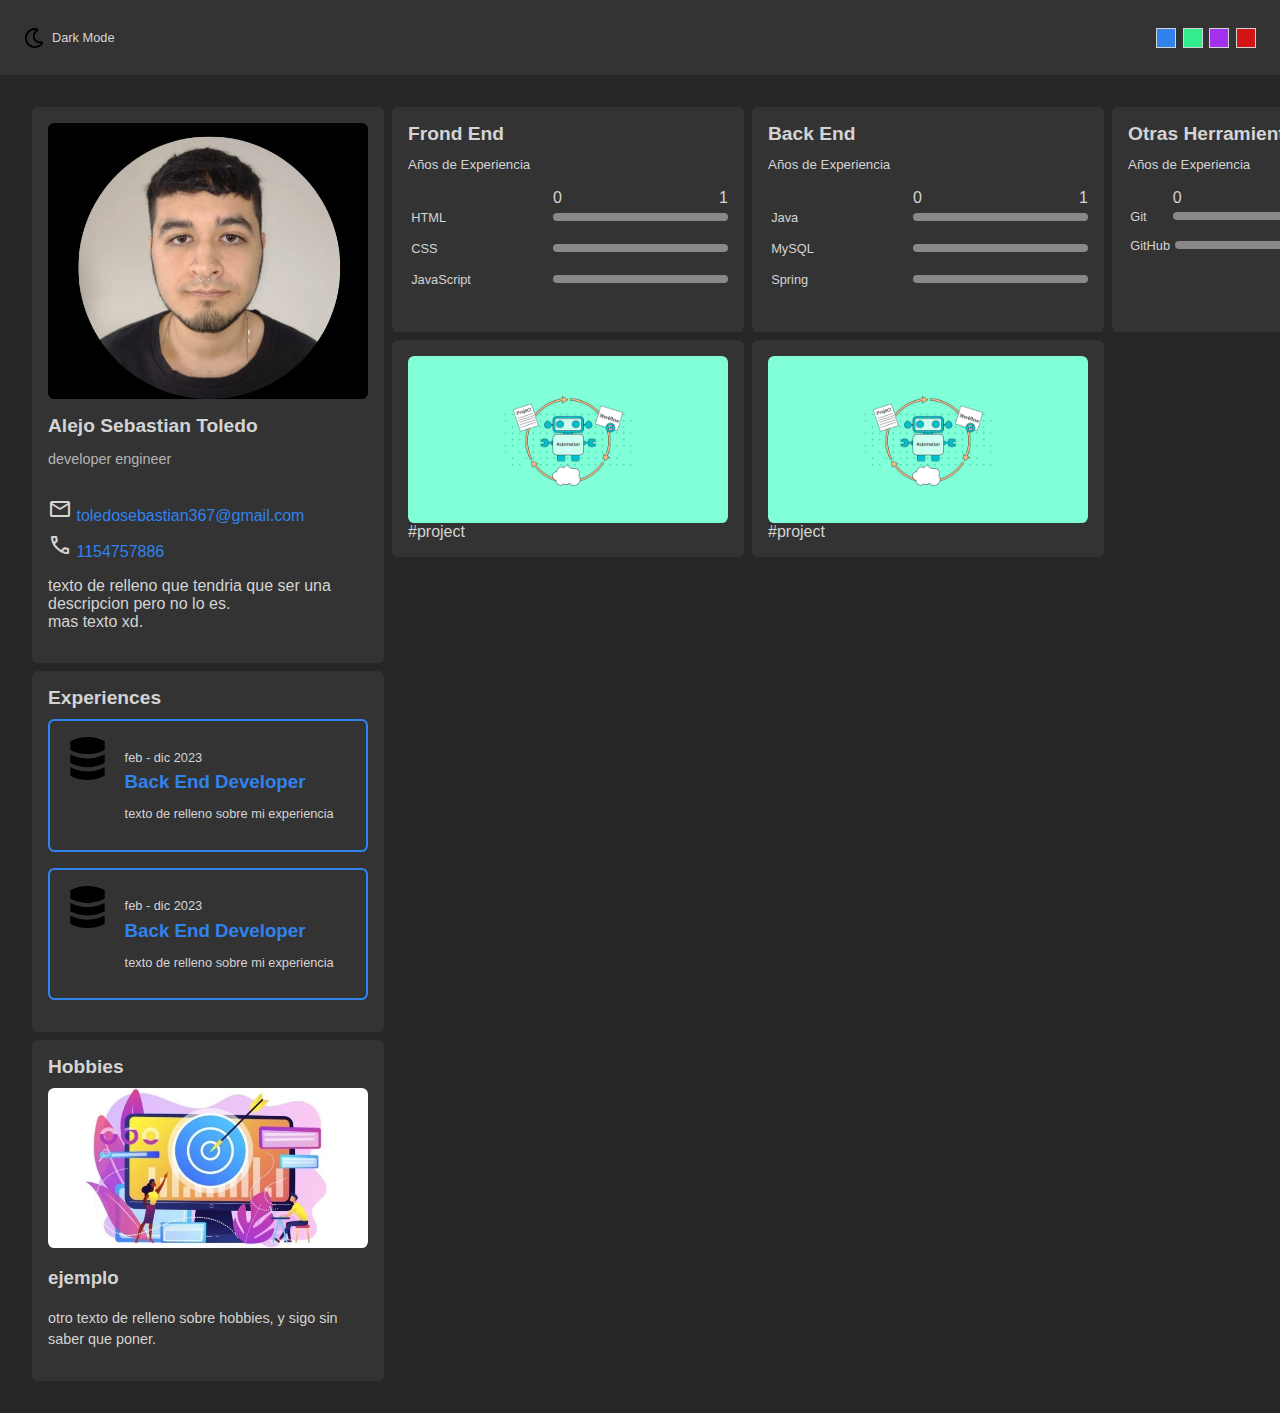
==== index.html @ b1671e72 "2.2.7" ====
<!DOCTYPE html>
<html lang="en">
  <head>
    <meta charset="UTF-8" />
    <meta http-equiv="X-UA-Compatible" content="IE=edge" />
    <meta name="viewport" content="width=device-width, initial-scale=1.0" />
    <link rel="stylesheet" href="https://fonts.googleapis.com/css2?family=Material+Symbols+Outlined:opsz,wght,FILL,GRAD@24,400,0,0" />
    <link rel="stylesheet" href="csss.css" />
    <title>Portfolio</title>
  </head>
  <body class="dark">
    <header class="header">
      <div class="switches">
        <div id="toggle-theme" class="toggle-theme">
          <img id="toggle-icon" src="assets/icons/moon.svg" alt="icon theme" class="toggle-theme__icon">
          <p id="toggle-text" class="toggle-theme__text">Dark Mode</p>
        </div>
      </div>
      <div id="toggle-colors" class="colors">
        <div data-color="hsl(214, 84%, 56%)" class="colors__item colors__item--blue"></div>

        <div data-color="hsl(150, 84%, 56%)" class="colors__item colors__item--green"></div>

        <div data-color="hsl(276, 84%, 56%)" class="colors__item colors__item--purple"></div>
        
        <div data-color="hsl(0, 83%, 45%)" class="colors__item colors__item--red"></div>
      </div>
    </header>
    <main class="main">
      <section class="column column--left">
        <!-- PROFILE CARD -->
        <article class="card card--profile">
          <div class="card__image-container">
            <img src="assets/images/profile.jpg" alt="">
          </div>
          <div class="card__header">
            <h2 class="card__title">Alejo Sebastian Toledo</h2>
            <p class="card__subtitle">developer engineer</p>
          </div>
          <div class="card__body">
            <div class="card__link">             
              <i class="material-symbols-outlined">mail</i>
              <a href="mailto:toledosebastian367@gmail.com">
                toledosebastian367@gmail.com</a>
            </div>
            <div class="card__link">
              <span class="material-symbols-outlined">call</span>
              <a href="tel:1154757886">
                1154757886</a>
            </div>
            <p class="card_text">
              texto de relleno que tendria que ser una descripcion pero no lo es. <br>
              mas texto xd.
            </p>
          </div>
        </article>
        <article class="card card--experience">
          <h2 class="card__title">Experiences</h2>
          <div class="experience">
            <img src="assets/images/pngwing.com.png" alt="logo" class="experience__image">
            <div class="experience__info">
              <p class="experience__time">
                feb - dic 2023
              </p>
              <h3 class="experience__job">Back End Developer</h3>
              <p class="experience__description">texto de relleno sobre mi experiencia</p>
            </div>
          </div>
          <div class="experience">
            <img src="assets/images/pngwing.com.png" alt="logo" class="experience__image">
            <div class="experience__info">
              <p class="experience__time">
                feb - dic 2023
              </p>
              <h3 class="experience__job">Back End Developer</h3>
              <p class="experience__description">texto de relleno sobre mi experiencia</p>
            </div>
          </div>
        </article>
        <article class="card card--hobbies">
          <h2 class="card__title">Hobbies</h2>
          <div class="card__image-container">
            <img src="assets/images/ejemplo-1.webp" alt="example of hobbies">
          </div>
          <h3 class="hobbie__title">ejemplo</h3>
          <p class="card__text">otro texto de relleno sobre hobbies, y sigo sin saber que poner.</p>
        </article>
      </section>
      <!-- SECTION OF INFORMATION PRIMARY -->
      <section class="column column--right">
        <article class="card">
          <h2 class="card__title">Frond End</h2>
          <small>Años de Experiencia</small>
          <div class="skills">
            <div class="skills__header">
              <span class="skills__start_level">0</span>
              <span class="skills__start_level">1</span>
            </div>
            <div class="skills__item">
              <p class="skills__tech">HTML</p>
              <div class="skills__bar skills__bar--70"></div>  
            </div>
            <div class="skills__item">
              <p class="skills__tech">CSS</p>
              <div class="skills__bar skills__bar--30"></div>  
            </div>
            <div class="skills__item">
              <p class="skills__tech">JavaScript</p>
              <div class="skills__bar skills__bar--50"></div>  
            </div>
          </div>
        </article>
        <article class="card">
          <h2 class="card__title">Back End</h2>
          <small>Años de Experiencia</small>
          <div class="skills">
            <div class="skills__header">
              <span class="skills__start_level">0</span>
              <span class="skills__start_level">1</span>
            </div>
            <div class="skills__item">
              <p class="skills__tech">Java</p>
              <div class="skills__bar skills__bar--50"></div>  
            </div>
            <div class="skills__item">
              <p class="skills__tech">MySQL</p>
              <div class="skills__bar skills__bar--30"></div>  
            </div>
            <div class="skills__item">
              <p class="skills__tech">Spring</p>
              <div class="skills__bar skills__bar--30"></div>  
            </div>
          </div>
        </article>
        <article class="card">
          <h2 class="card__title">Otras Herramientas</h2>
          <small>Años de Experiencia</small>
          <div class="skills">
            <div class="skills__header">
              <span class="skills__start_level">0</span>
              <span class="skills__start_level">1</span>
            </div>
            <div class="skills__item">
              <p class="skills__tech">Git</p>
              <div class="skills__bar skills__bar--40"></div>  
            </div>
            <div class="skills__item">
              <p class="skills__tech">GitHub</p>
              <div class="skills__bar skills__bar--60"></div>  
            </div>
          </div>
        </article>
        <article class="card card--project">
          <div class="card__image-container">
            <img src="assets/images/Example_of_project.png" alt="landing page" class="card__image">
          </div>
          <div class="project">
            <div class="project__tags">
              <span class="project__tag">#project</span>
            </div>
          </div>
        </article>
        <article class="card card--project">
          <div class="card__image-container">
            <img src="assets/images/Example_of_project.png" alt="landing page" class="card__image">
          </div>
          <div class="project">
            <div class="project__tags">
              <span class="project__tag">#project</span>
            </div>
          </div>
        </article>
        
      </section>      
    </main>
    <script src="jss.js"></script>
  </body>
</html>
---- csss.css ----
:root{
    --primary-color: hsl(214, 84%, 56%);
    --text-color: hsl(0, 0%, 31%);
    --bg-color: hsl(0, 0%, 90%);
    --bg-card-color: hsl(0, 0%, 98%);
    --border-radius:0.4em;
    --transition:color 0.1s, background-color 0.2s ease-in-out;
    --skills-bar-length: 0%;
}

*{
    box-sizing: border-box;
}

a{
    color: var(--primary-color);
    text-decoration: none;
}

img{
    max-width: 100%;
    display: block;
}

body{
    margin: 0;
    background-color: var(--bg-color);
    color: var(--text-color);
    transition: var(--transition);
    font-family: sans-serif;
}

body.dark{
    --text-color: hsl(0, 0%, 83%);
    --bg-color: hsl(0, 0%, 15%);
    --bg-card-color: hsl(0, 0%, 20%);
}

.header{
    display: flex;
    align-items: center;
    justify-content: space-between;
    height: 75px;
    padding: 0 1.5em;
    background-color: var(--bg-card-color);
    transition: var(--transition);
}

.switches{
    display: flex;
    align-items: center;
    justify-content: space-between;
}

.toggle-theme{
    display: flex;
    align-items: center;
    justify-content: center;
    cursor: pointer;
}

.toggle-theme__icon{
    margin-right: 0.5em;
    width: 20px;
}

.toggle-theme__text{
    font-size: 0.8rem;
}

.colors{
    display: flex;
    justify-content: space-between;
    align-items: center;
    height: 20px;
    width: 100px;
}

.colors__item{
    width: 20px;
    height: 20px;
    border: 1px solid var(--text-color);
    background-color: var(--primary-color);
    cursor: pointer;
}

.colors__item--blue{
    --primary-color: hsl(214, 84%, 56%);    
}

.colors__item--green{
    --primary-color: hsl(150, 84%, 56%);    
}

.colors__item--purple{
    --primary-color: hsl(276, 84%, 56%);    
}

.colors__item--red{
    --primary-color: hsl(0, 83%, 45%);    
}

.title{
    text-align: center;
    color: var(--primary-color);
    transition: var(--transition);
}

.main{
    display: grid;
    padding: 2em;
    gap: 0.5em;
}

@media  screen and (min-width:720px){
    .main{
        grid-template-columns: min-content 1fr;
    }
}

.column{
    display: grid;
    gap: 0.5em;
}

@media  screen and (min-width:720px){
    .column--right{
        grid-template-columns: repeat(3, 1fr);
        grid-template-rows: repeat(3, min-content);
    }
}

.card{
    padding: 1em;
    background-color: var(--bg-card-color);
    border-radius: var(--border-radius);
}

.card__image-container{
    min-width: 320px;
    border-radius: var(--border-radius);
    overflow: hidden;
}

.card__header{
    padding: 1em 0;
}

.card__title{
    margin: 0%;
    margin-bottom: 0.5em;
    font-size: 1.2rem;
}

.card__subtitle{
    font-size: 0.9rem;
    opacity: 0.8;
}

.card__link{
    margin-bottom: 0.5em;

}

.card__text{
    font-size: 0.9rem;
    line-height: 1.5;
}

.skills{
    padding: 1em 0;
}

.skills__header{
    display: flex;
    justify-content: space-between;
    width: 175px;
    margin-left: auto;
}

.skills__tech{
    margin: 1%;
    font-size: 0.8rem;
    margin-right: 5px;
}

.skills__item{
    display: flex;
    align-items: center;
    justify-content: space-between;
    margin-bottom: 0.6em;
}

.skills__bar,
.skills__bar::after{
    position: relative;
    width: 175px;
    height: 8px;
    background-color: #888;
    border-radius: var(--border-radius);
    overflow: hidden;
}

.skills__bar::after{
    content: "";
    position: absolute;
    left: -175px;
    background-color: var(--primary-color);
    transition: var(--transition);
    animation: skills-bar-fill 2s ease-in-out forwards;
}

.skills__bar--10::after{
    --skills-bar-length:10%
}
.skills__bar--20::after{
    --skills-bar-length:20%
}
.skills__bar--30::after{
    --skills-bar-length:30%
}
.skills__bar--40::after{
    --skills-bar-length: 40%;
}
.skills__bar--50::after{
    --skills-bar-length:50%
}
.skills__bar--60::after{
    --skills-bar-length:60%
}
.skills__bar--70::after{
    --skills-bar-length:70%
}
.skills__bar--80::after{
    --skills-bar-length:80%
}
.skills__bar--90::after{
    --skills-bar-length:90%
}

.experience{
    display: flex;
    align-items: start;
    margin-bottom: 1em;
    padding: 1em;
    border: 2px solid var(--primary-color);
    border-radius: var(--border-radius);
    transition: var(--transition);
}

.experience__image{
    max-width: 15%;
    margin-right: 1em;
}

.experience__time{
    font-size: 0.8rem;
    margin-bottom: 0.5em;
}

.experience__job{
    margin: 0;
    margin-bottom: 0.5em;
    color: var(--primary-color);
    transition: var(--transition);
}

.experience__description{
    font-size: 0.8rem;
    margin-bottom: 1,5em;

}

.icon{
    margin-right: 1em;
}

.no-margin{
    margin: 0;
}

@keyframes skills-bar-fill {
    to{
        transform: translateX(var(--skills-bar-length));
    }
}
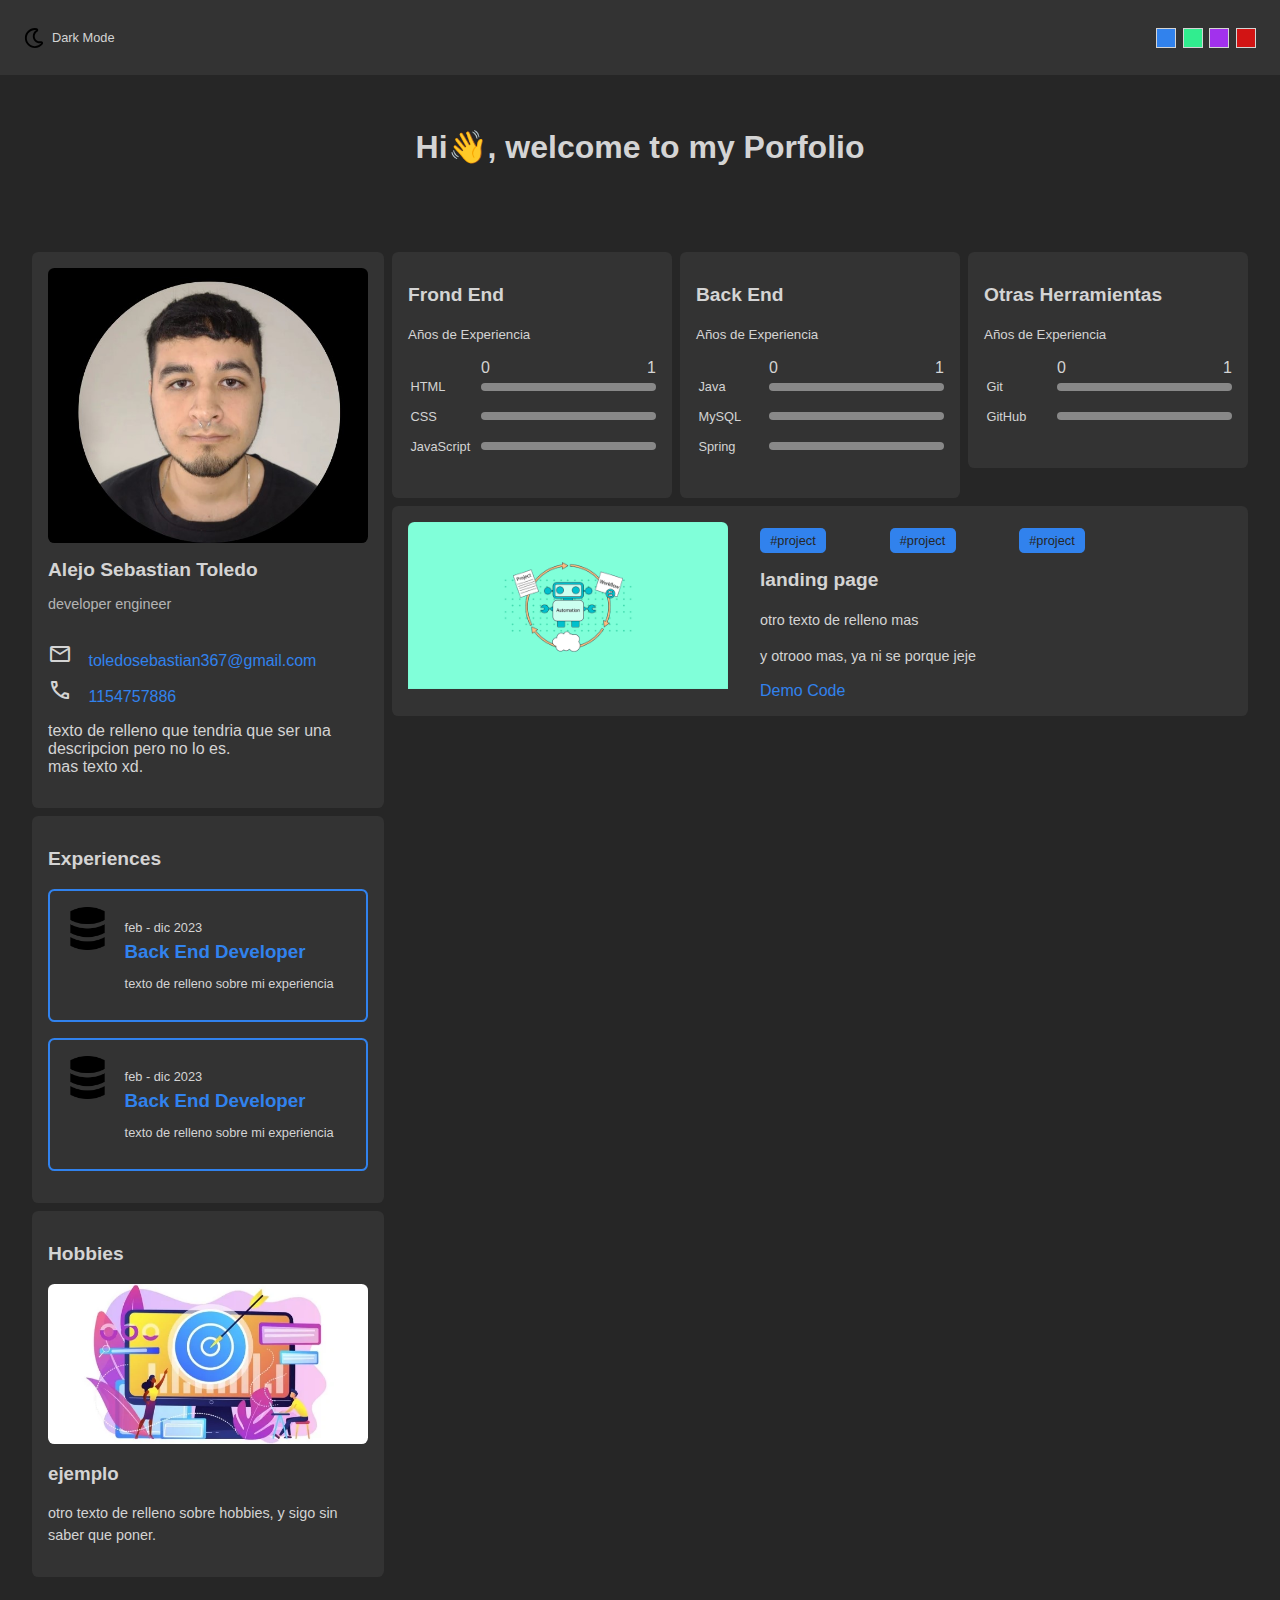
==== commit 014f01b0: "2.3" ====
--- a/index.html
+++ b/index.html
@@ -26,26 +26,31 @@
         <div data-color="hsl(0, 83%, 45%)" class="colors__item colors__item--red"></div>
       </div>
     </header>
+    <section class="present__total">
+      <div class="present">
+        <h1 class="name__title">Hi👋, welcome to my Porfolio</h1>
+      </div>
+    </section>
     <main class="main">
       <section class="column column--left">
         <!-- PROFILE CARD -->
         <article class="card card--profile">
           <div class="card__image-container">
-            <img src="assets/images/profile.jpg" alt="">
+            <img src="assets/images/profile.jpg" alt="landing page">
           </div>
           <div class="card__header">
-            <h2 class="card__title">Alejo Sebastian Toledo</h2>
+            <h2 class="card__title no-margin">Alejo Sebastian Toledo</h2>
             <p class="card__subtitle">developer engineer</p>
           </div>
           <div class="card__body">
             <div class="card__link">             
-              <i class="material-symbols-outlined">mail</i>
-              <a href="mailto:toledosebastian367@gmail.com">
+              <i class="material-symbols-outlined icon">mail</i>
+              <a class="link__a" href="mailto:toledosebastian367@gmail.com">
                 toledosebastian367@gmail.com</a>
             </div>
             <div class="card__link">
-              <span class="material-symbols-outlined">call</span>
-              <a href="tel:1154757886">
+              <span class="material-symbols-outlined icon">call</span>
+              <a class="icon__link" href="tel:1154757886">
                 1154757886</a>
             </div>
             <p class="card_text">
@@ -157,20 +162,18 @@
           <div class="project">
             <div class="project__tags">
               <span class="project__tag">#project</span>
+              <span class="project__tag">#project</span>
+              <span class="project__tag">#project</span>
+            </div>
+            <h2 class="card__title">landing page</h2>
+            <p class="card__text">otro texto de relleno mas</p>
+            <p class="card__text">y otrooo mas, ya ni se porque jeje</p>
+            <div class="buttons">
+              <a href="#" class="button button--primary">Demo</a>
+              <a href="#" class="button button--ghost">Code</a>
             </div>
           </div>
         </article>
-        <article class="card card--project">
-          <div class="card__image-container">
-            <img src="assets/images/Example_of_project.png" alt="landing page" class="card__image">
-          </div>
-          <div class="project">
-            <div class="project__tags">
-              <span class="project__tag">#project</span>
-            </div>
-          </div>
-        </article>
-        
       </section>      
     </main>
     <script src="jss.js"></script>
--- a/csss.css
+++ b/csss.css
@@ -4,7 +4,7 @@
     --bg-color: hsl(0, 0%, 90%);
     --bg-card-color: hsl(0, 0%, 98%);
     --border-radius:0.4em;
-    --transition:color 0.1s, background-color 0.2s ease-in-out;
+    --transition:color 2s, background-color 0.2s ease-in-out;
     --skills-bar-length: 0%;
 }
 
@@ -24,10 +24,12 @@
 
 body{
     margin: 0;
+    height: 100%;
     background-color: var(--bg-color);
     color: var(--text-color);
     transition: var(--transition);
     font-family: sans-serif;
+    
 }
 
 body.dark{
@@ -44,6 +46,25 @@
     padding: 0 1.5em;
     background-color: var(--bg-card-color);
     transition: var(--transition);
+}
+
+
+.present__total{
+    display: grid;
+    padding: 2em;
+    gap: 0.5em;
+}
+
+.present{
+    width: 100%;
+    text-align: center;
+    margin: 0%;
+}
+
+.present__img{
+    width: 100%;
+    height: auto;
+    display: block;
 }
 
 .switches{
@@ -127,6 +148,7 @@
     .column--right{
         grid-template-columns: repeat(3, 1fr);
         grid-template-rows: repeat(3, min-content);
+        align-items: start;
     }
 }
 
@@ -147,8 +169,7 @@
 }
 
 .card__title{
-    margin: 0%;
-    margin-bottom: 0.5em;
+    margin-bottom: 1em;
     font-size: 1.2rem;
 }
 
@@ -165,6 +186,14 @@
 .card__text{
     font-size: 0.9rem;
     line-height: 1.5;
+}
+
+@media screen and (min-width: 760px){
+    .card--project{
+        display: grid;
+        grid-template-columns: min-content 1fr;
+        grid-column: 1 / -1;
+    }   
 }
 
 .skills{
@@ -271,8 +300,36 @@
 
 }
 
+@media screen and (min-width: 760px){
+    .project{
+        margin-left: 2em;
+    }
+}
+
+.project__tags{
+    display: flex;
+    justify-content: space-between;
+    margin: 0.5em 0;
+    font-size: 0.6rem;
+    width: 275px;
+}
+
+@media screen and (min-width: 760px){
+    .project__tags{
+        width: 325px;
+        font-size: 0.8rem;
+    }
+}
+
+.project__tag{
+    padding: 0.4em 0.8em;
+    border-radius: var(--border-radius);
+    background-color: var(--primary-color);
+    color: var(--bg-color);
+}
+
 .icon{
-    margin-right: 1em;
+    margin-right: 0.5em;
 }
 
 .no-margin{
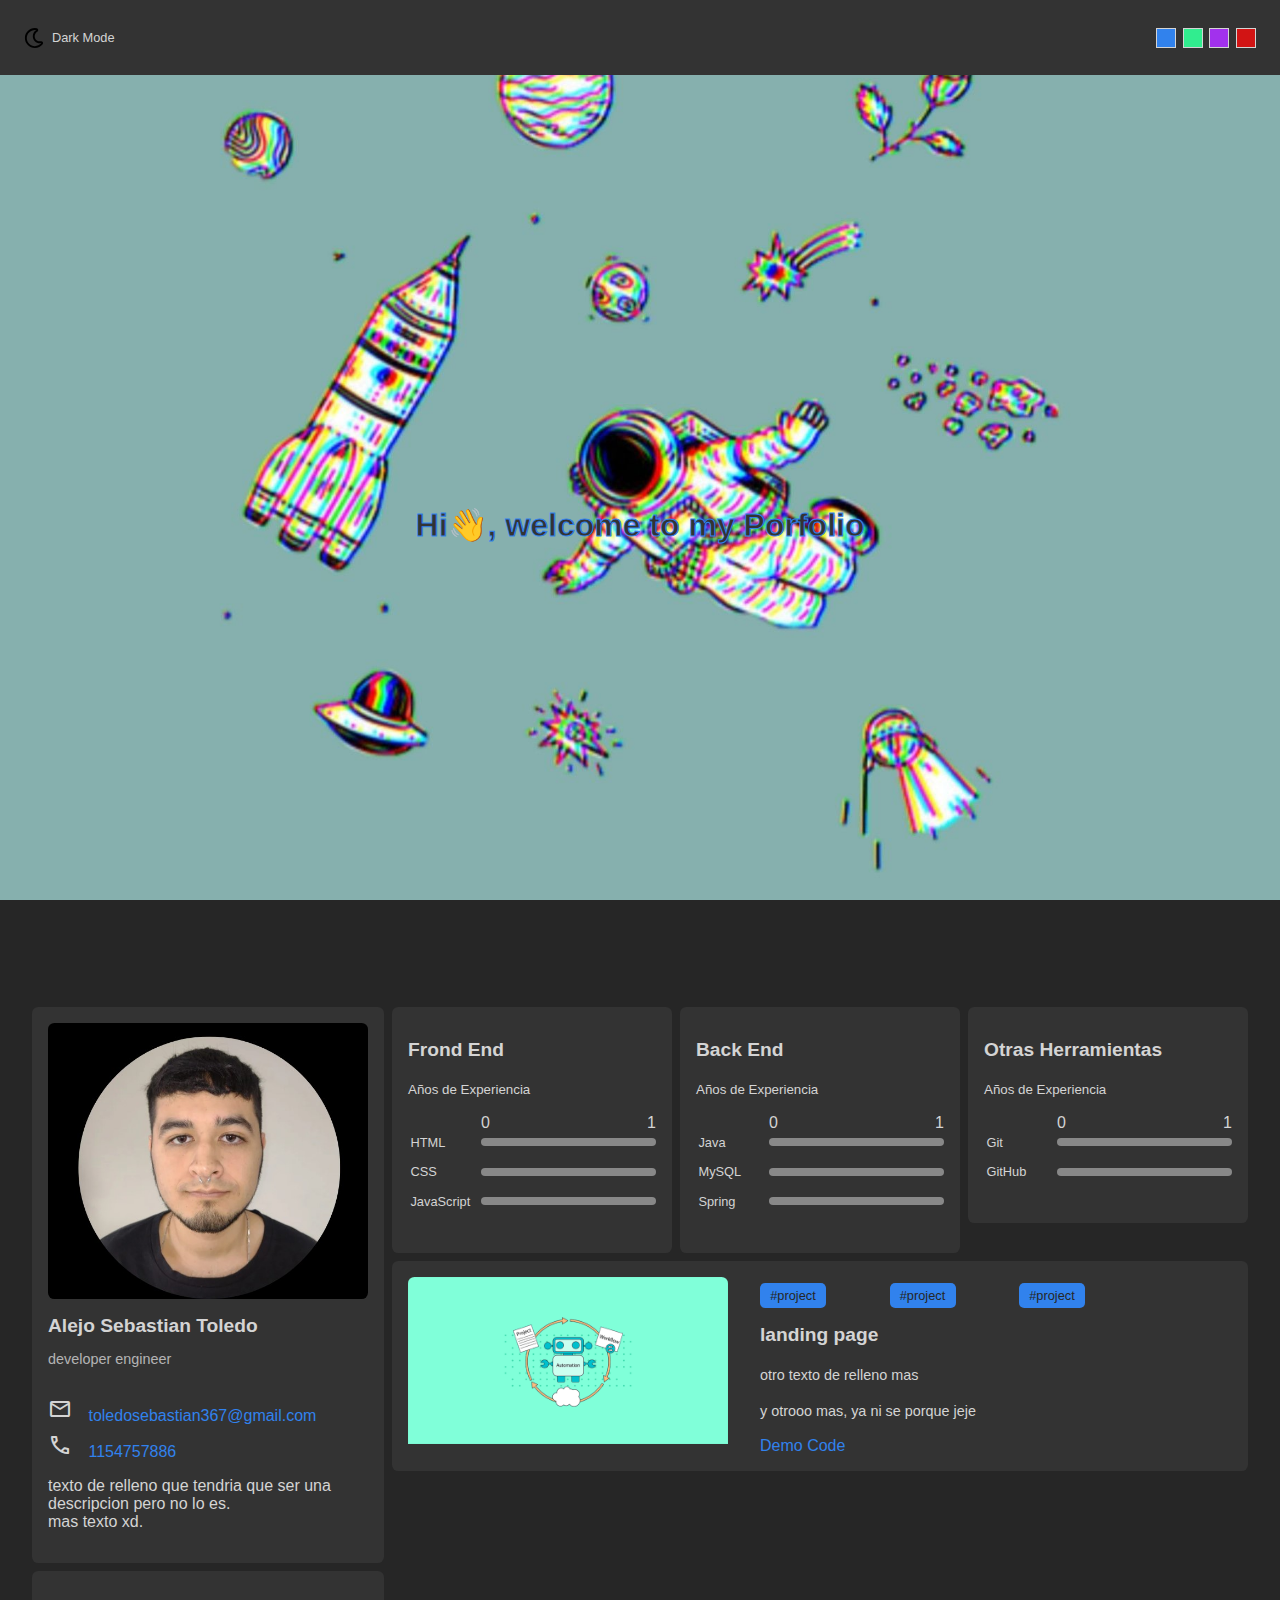
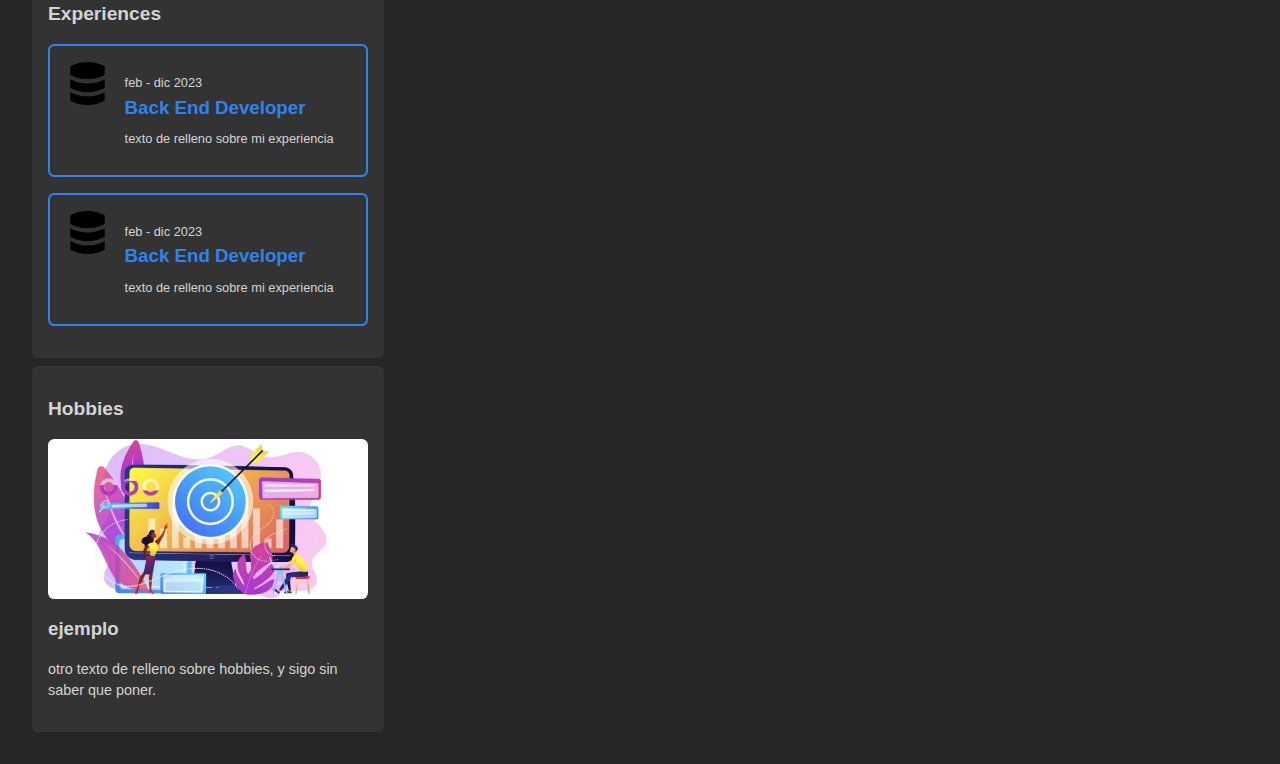
==== commit 1e52d725: "2.4" ====
--- a/index.html
+++ b/index.html
@@ -26,11 +26,13 @@
         <div data-color="hsl(0, 83%, 45%)" class="colors__item colors__item--red"></div>
       </div>
     </header>
-    <section class="present__total">
-      <div class="present">
-        <h1 class="name__title">Hi👋, welcome to my Porfolio</h1>
-      </div>
-    </section>
+    <nav id="present">
+      <section class="present__total">
+        <div>
+          <h1 class="name__title">Hi👋, welcome to my Porfolio</h1>
+        </div>
+      </section>
+    </nav>
     <main class="main">
       <section class="column column--left">
         <!-- PROFILE CARD -->
--- a/csss.css
+++ b/csss.css
@@ -48,23 +48,23 @@
     transition: var(--transition);
 }
 
-
-.present__total{
-    display: grid;
-    padding: 2em;
-    gap: 0.5em;
-}
-
-.present{
-    width: 100%;
+#present {
+    min-height: 100vh;
+    background:url(assets/images/astro.fond.jpg) no-repeat center center fixed;
+    background-size: cover;
+    margin: 0;
+    padding: 0;
+    height: 100%;
+    display: flex;
+    align-items: center;
+    justify-content: center;
+}
+
+.name__title{
+    margin: 0%;
     text-align: center;
-    margin: 0%;
-}
-
-.present__img{
-    width: 100%;
-    height: auto;
-    display: block;
+    color: var(--bg-card-color);
+    -webkit-text-stroke: 1px var(--primary-color);
 }
 
 .switches{
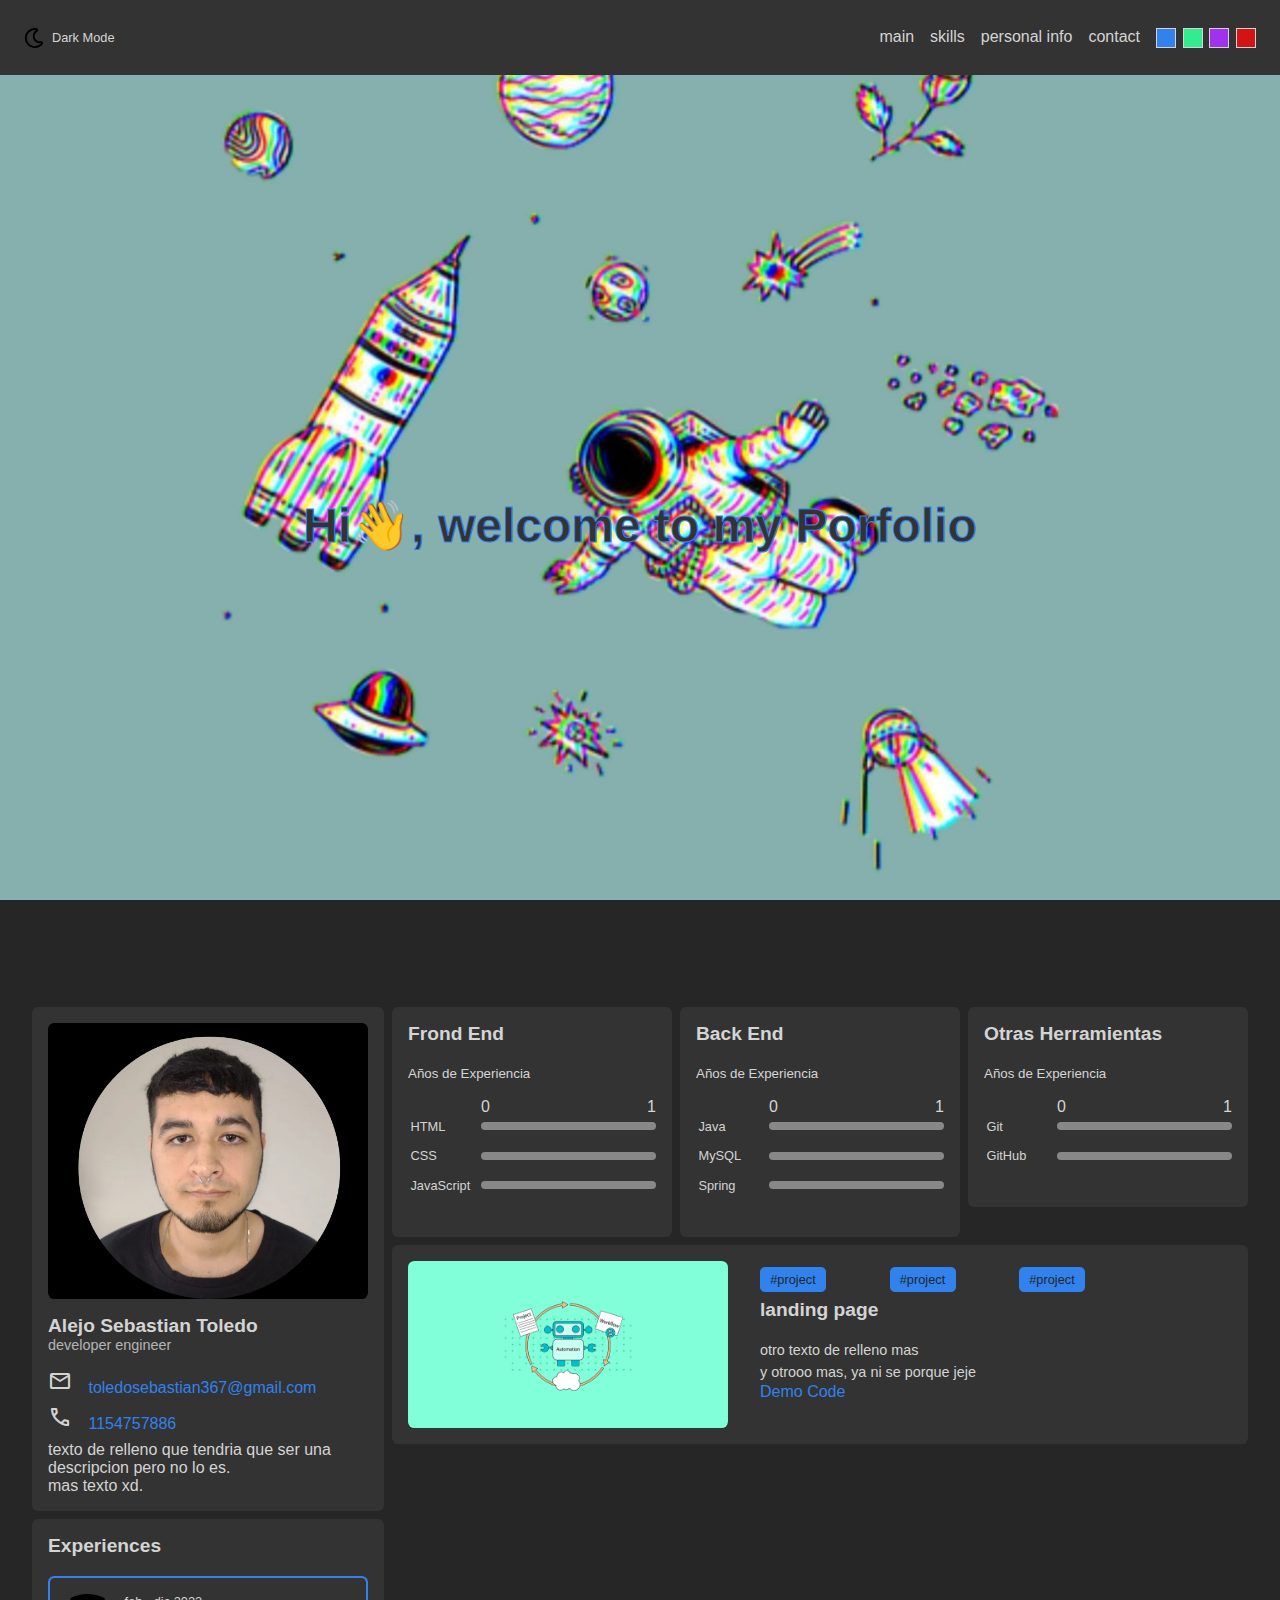
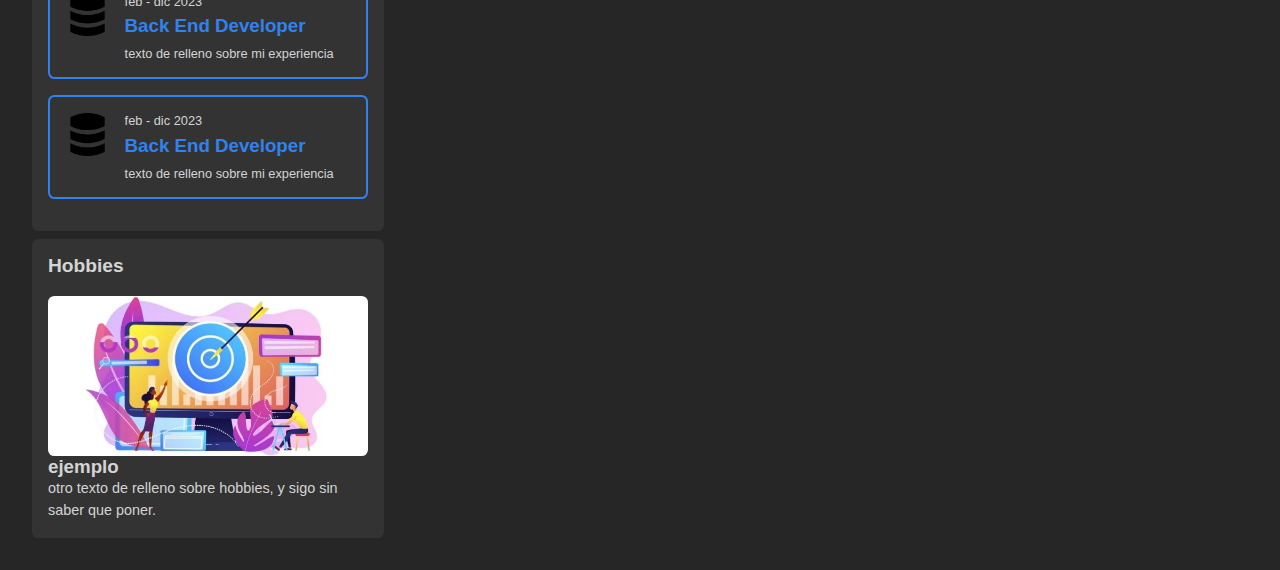
==== commit 0c614b93: "2.4.2" ====
--- a/index.html
+++ b/index.html
@@ -16,15 +16,25 @@
           <p id="toggle-text" class="toggle-theme__text">Dark Mode</p>
         </div>
       </div>
-      <div id="toggle-colors" class="colors">
-        <div data-color="hsl(214, 84%, 56%)" class="colors__item colors__item--blue"></div>
-
-        <div data-color="hsl(150, 84%, 56%)" class="colors__item colors__item--green"></div>
-
-        <div data-color="hsl(276, 84%, 56%)" class="colors__item colors__item--purple"></div>
-        
-        <div data-color="hsl(0, 83%, 45%)" class="colors__item colors__item--red"></div>
-      </div>
+      <nav class="menu">
+        <ul class="menu--ul">
+          <li><a href="">main</a></li>
+          <li><a href="">skills</a></li>
+          <li><a href="">personal info</a></li>
+          <li><a href="">contact</a></li>
+          <li>
+            <div id="toggle-colors" class="colors">
+              <div data-color="hsl(214, 84%, 56%)" class="colors__item colors__item--blue"></div>
+      
+              <div data-color="hsl(150, 84%, 56%)" class="colors__item colors__item--green"></div>
+      
+              <div data-color="hsl(276, 84%, 56%)" class="colors__item colors__item--purple"></div>
+              
+              <div data-color="hsl(0, 83%, 45%)" class="colors__item colors__item--red"></div>
+            </div>
+          </li>
+        </ul>
+      </nav>
     </header>
     <nav id="present">
       <section class="present__total">
--- a/csss.css
+++ b/csss.css
@@ -8,7 +8,14 @@
     --skills-bar-length: 0%;
 }
 
+html{
+    margin: 0;
+    height: 100%;
+}
+
 *{
+    margin: 0%;
+    padding: 0%;
     box-sizing: border-box;
 }
 
@@ -25,11 +32,12 @@
 body{
     margin: 0;
     height: 100%;
+    
     background-color: var(--bg-color);
     color: var(--text-color);
     transition: var(--transition);
     font-family: sans-serif;
-    
+    flex-wrap: wrap;
 }
 
 body.dark{
@@ -38,7 +46,7 @@
     --bg-card-color: hsl(0, 0%, 20%);
 }
 
-.header{
+.header {
     display: flex;
     align-items: center;
     justify-content: space-between;
@@ -46,6 +54,17 @@
     padding: 0 1.5em;
     background-color: var(--bg-card-color);
     transition: var(--transition);
+}
+
+.menu--ul {
+    list-style-type: none;
+    display: flex;
+    gap: 1rem;
+}
+
+.menu--ul li a {
+    text-decoration: none;
+    color: var(--text-color);
 }
 
 #present {
@@ -63,6 +82,7 @@
 .name__title{
     margin: 0%;
     text-align: center;
+    font-size: 3rem;
     color: var(--bg-card-color);
     -webkit-text-stroke: 1px var(--primary-color);
 }
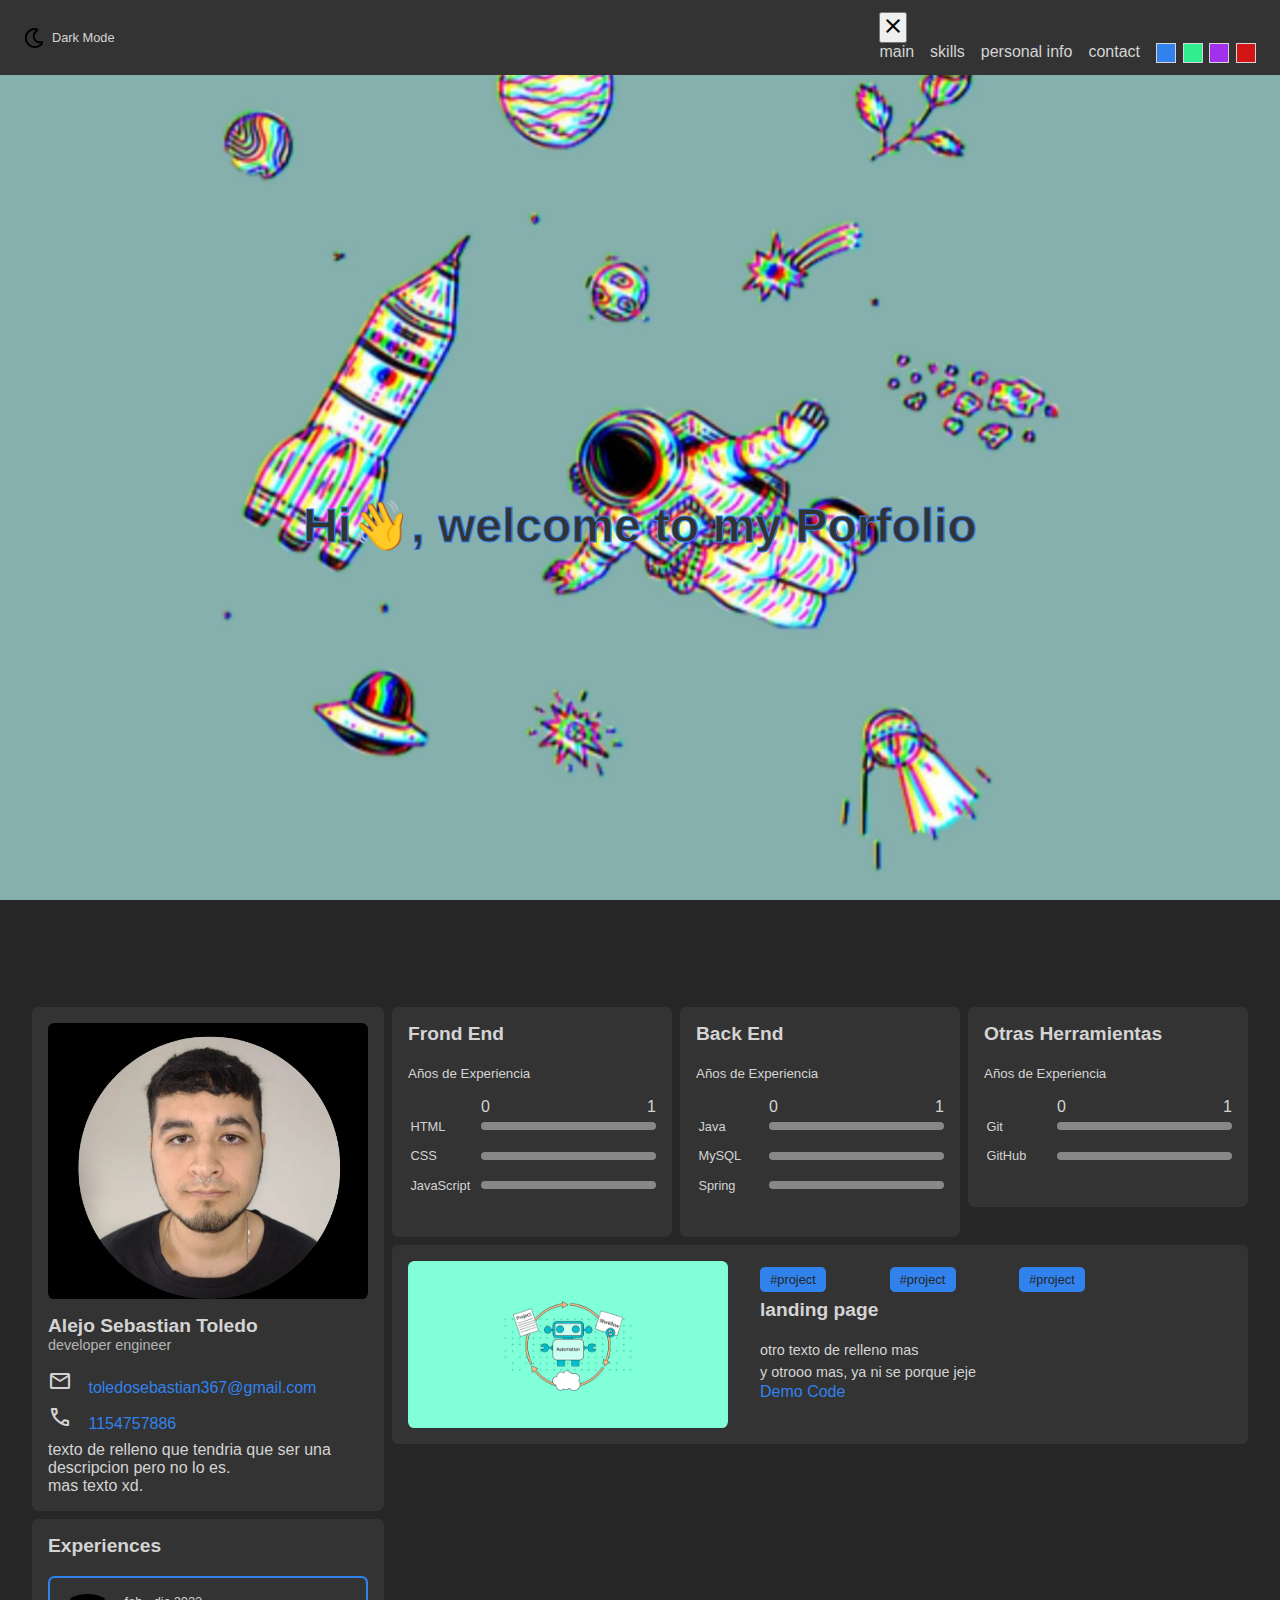
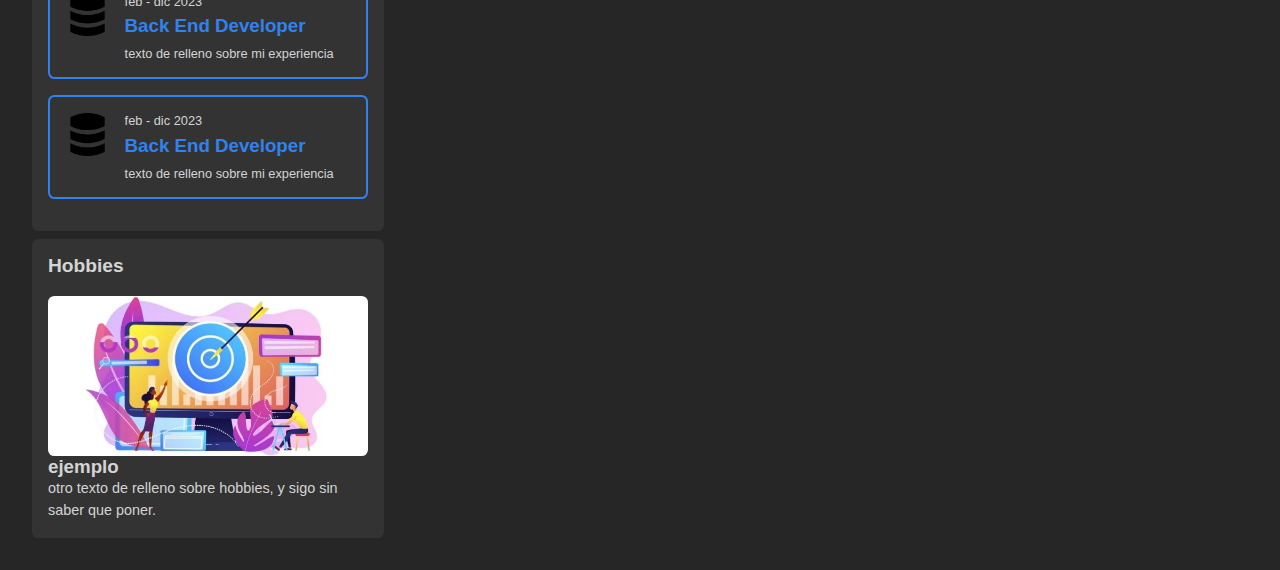
==== commit a1f362d1: "2.4.4" ====
--- a/index.html
+++ b/index.html
@@ -16,7 +16,9 @@
           <p id="toggle-text" class="toggle-theme__text">Dark Mode</p>
         </div>
       </div>
+      <button class="open__menu">open</button>
       <nav class="menu">
+        <button class="close--menu"><span class="material-symbols-outlined">close</span></button>
         <ul class="menu--ul">
           <li><a href="">main</a></li>
           <li><a href="">skills</a></li>
--- a/csss.css
+++ b/csss.css
@@ -67,6 +67,38 @@
     color: var(--text-color);
 }
 
+.open__menu{
+    display: none;
+}
+
+@media screen and (max-width: 550px){
+    /*.open__menu{
+        display: block;
+    }
+    .menu{
+        display: none;
+    }*/
+    .menu{
+        display: flex;
+        flex-direction: column;
+        
+        position: absolute;
+        top: 0;
+        right: 0;
+        bottom: 0;
+        background-color: var(--bg-color);
+        padding: 3em 2em;
+        box-shadow: 0 0 0 100vmax rgba(0, 0, 0, .5);
+    }
+    .close--menu{
+        
+    }
+    .menu--ul{
+        flex-direction: column;
+        align-items: center;
+    }
+}
+
 #present {
     min-height: 100vh;
     background:url(assets/images/astro.fond.jpg) no-repeat center center fixed;
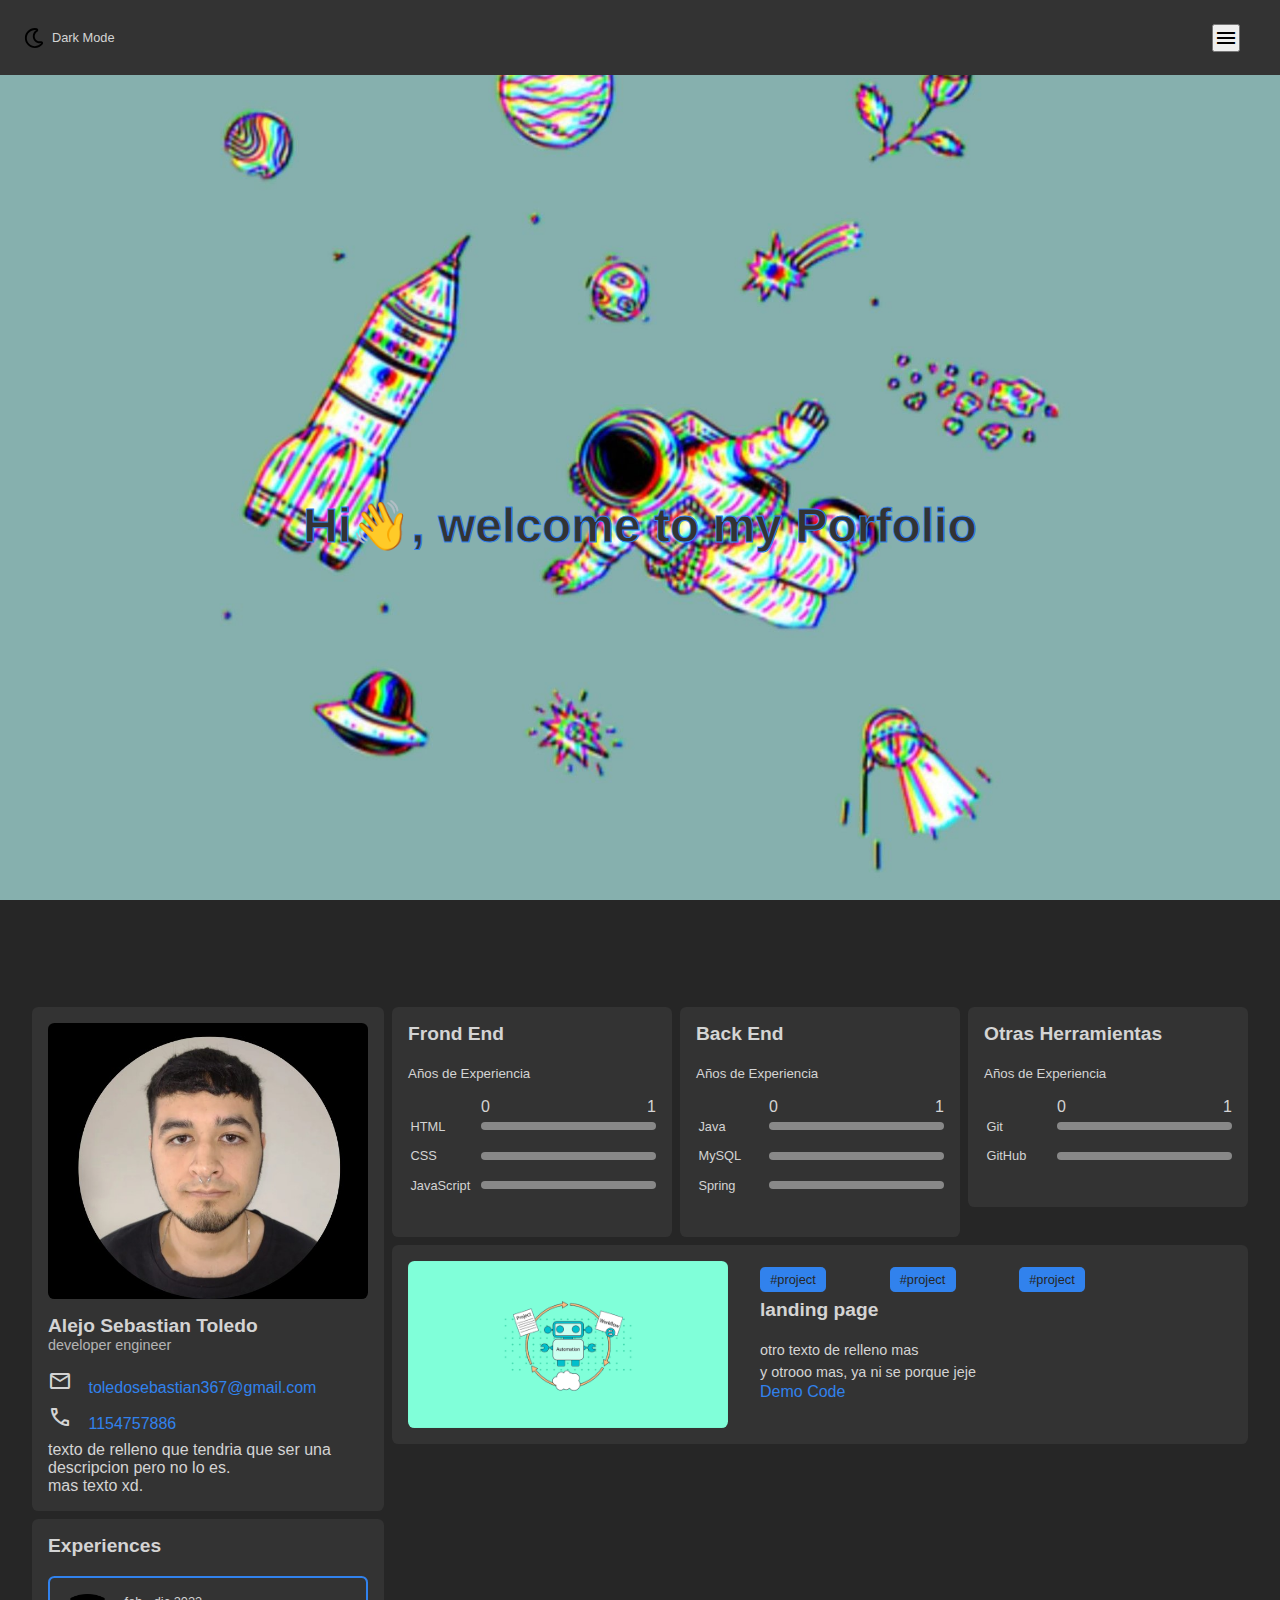
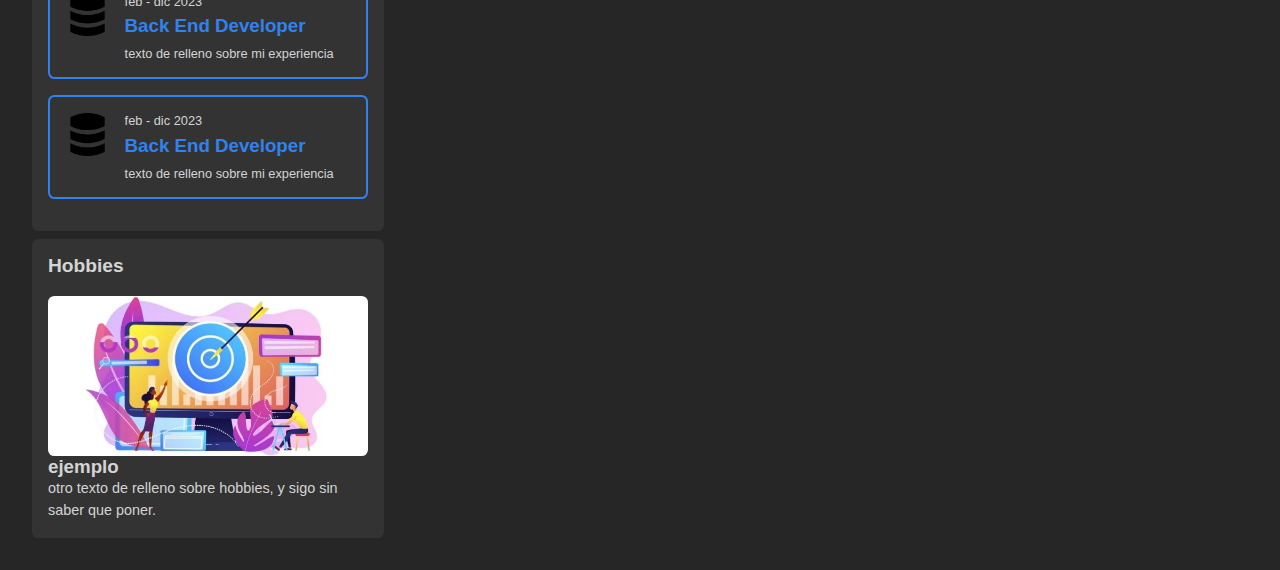
==== commit 08f10553: "2.4.5" ====
--- a/index.html
+++ b/index.html
@@ -16,7 +16,7 @@
           <p id="toggle-text" class="toggle-theme__text">Dark Mode</p>
         </div>
       </div>
-      <button class="open__menu">open</button>
+      <button class="open__menu"><span class="material-symbols-outlined">menu</span></button>
       <nav class="menu">
         <button class="close--menu"><span class="material-symbols-outlined">close</span></button>
         <ul class="menu--ul">
--- a/csss.css
+++ b/csss.css
@@ -58,7 +58,7 @@
 
 .menu--ul {
     list-style-type: none;
-    display: flex;
+    display: none;
     gap: 1rem;
 }
 
@@ -68,16 +68,24 @@
 }
 
 .open__menu{
+    display: flex;
+    flex-direction: column;
+    position: absolute;
+    right: 0;
+    margin-right: 3em;
+}
+.close--menu{
     display: none;
 }
 
 @media screen and (max-width: 550px){
-    /*.open__menu{
+    .open__menu{
         display: block;
     }
     .menu{
-        display: none;
-    }*/
+        opacity: 0;
+        visibility: hidden;
+    }
     .menu{
         display: flex;
         flex-direction: column;
@@ -87,11 +95,14 @@
         right: 0;
         bottom: 0;
         background-color: var(--bg-color);
-        padding: 3em 2em;
+        padding: 1em 2em;
         box-shadow: 0 0 0 100vmax rgba(0, 0, 0, .5);
     }
     .close--menu{
-        
+        display: block;
+        margin: 1em 2em 4em 2em;
+        background-color: var(--bg-color);
+        border-radius: var(--border-radius);
     }
     .menu--ul{
         flex-direction: column;
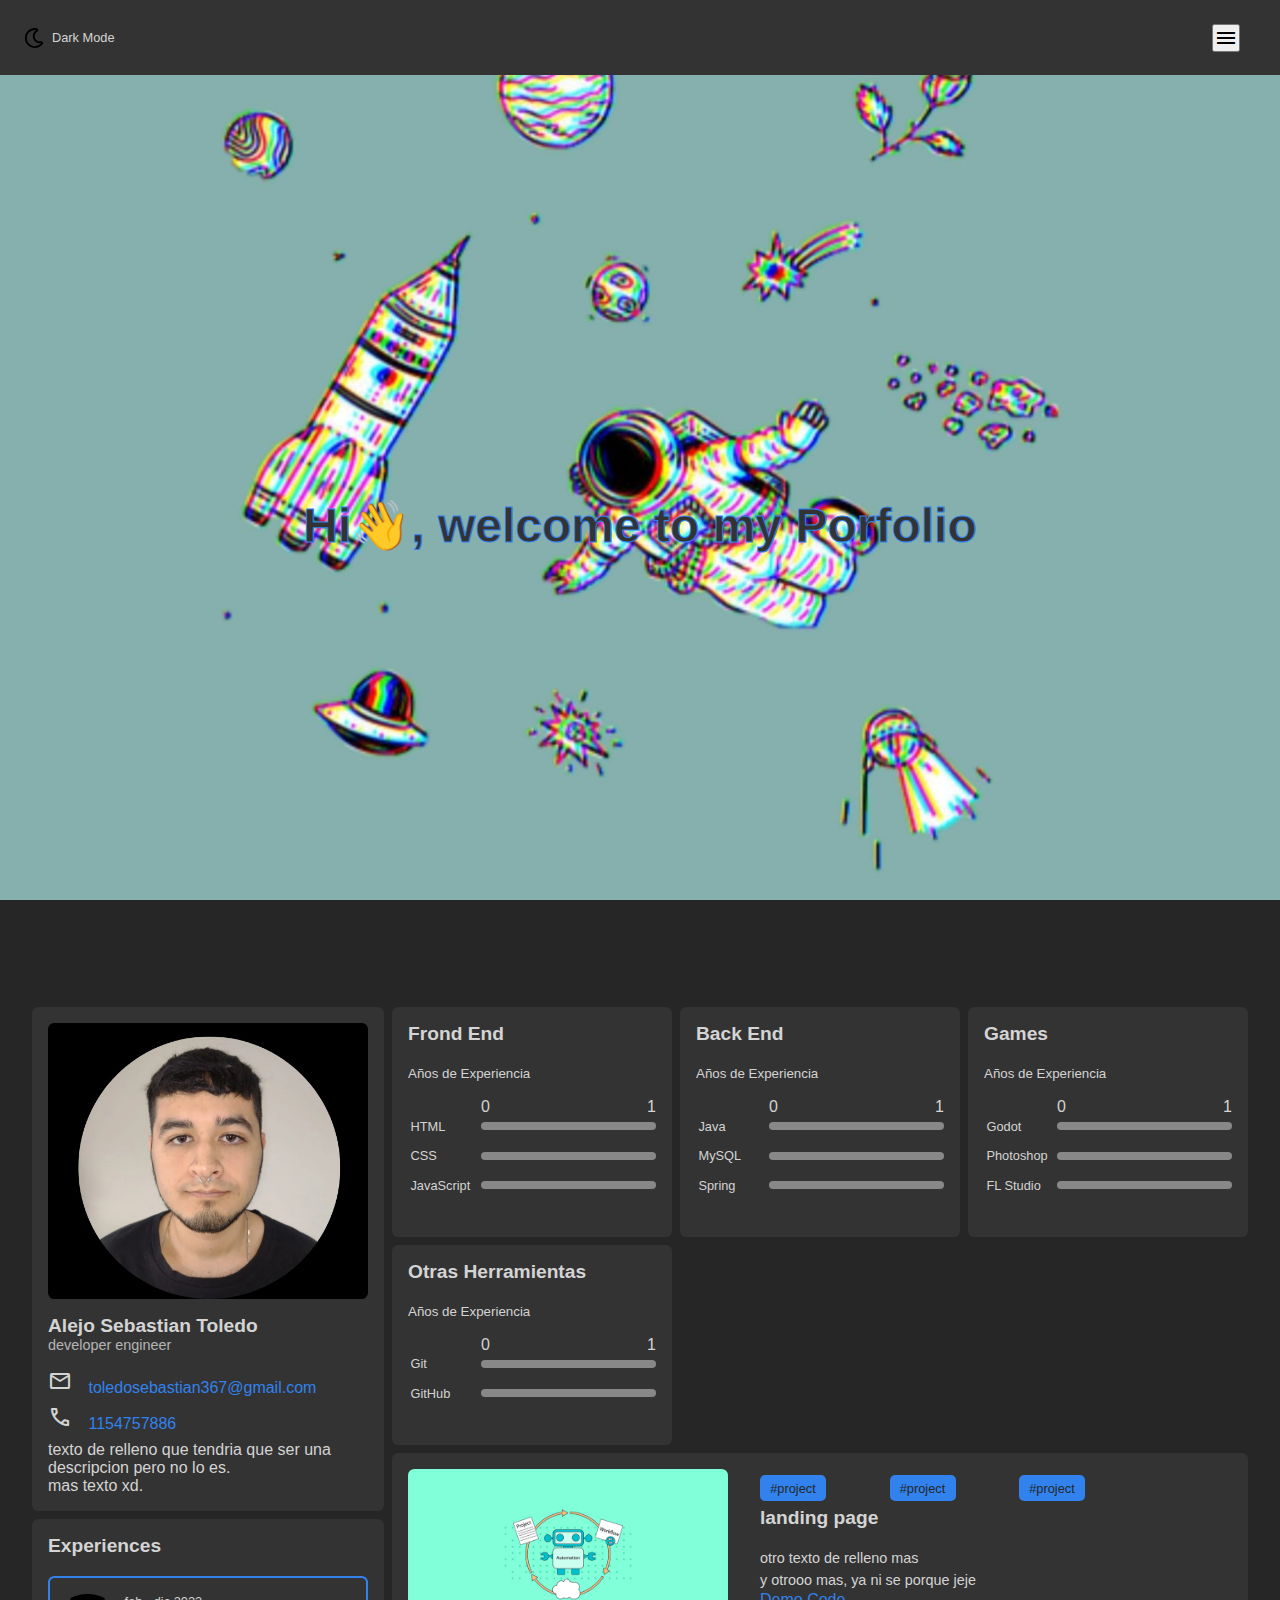
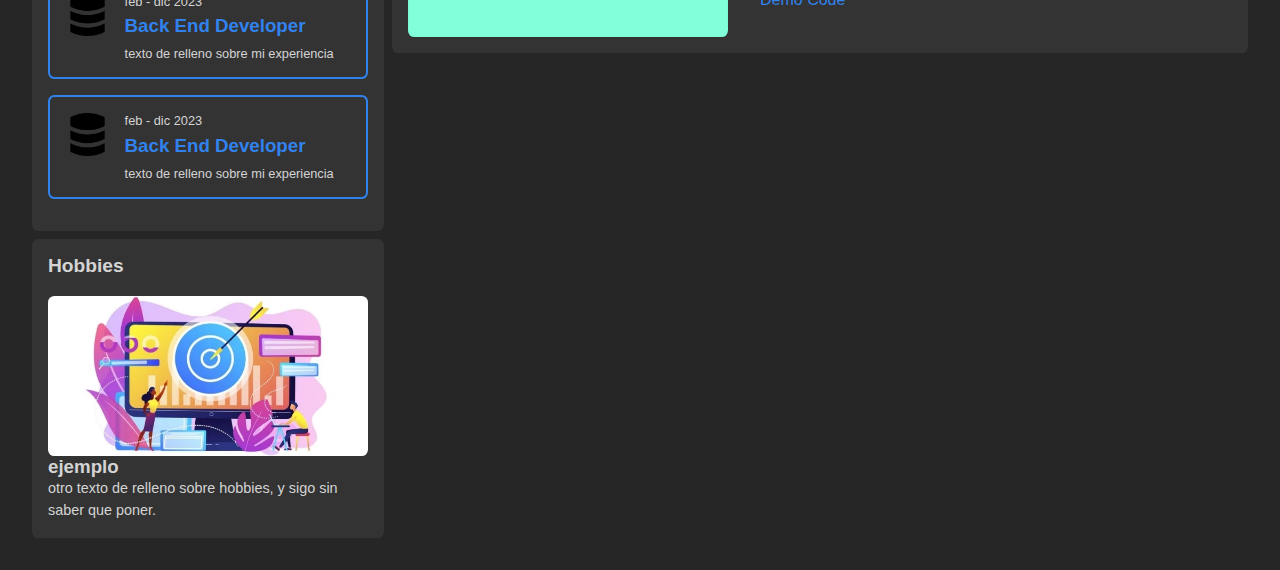
==== commit 23d3f56d: "2.4.6" ====
--- a/index.html
+++ b/index.html
@@ -152,6 +152,28 @@
           </div>
         </article>
         <article class="card">
+          <h2 class="card__title">Games</h2>
+          <small>Años de Experiencia</small>
+          <div class="skills">
+            <div class="skills__header">
+              <span class="skills__start_level">0</span>
+              <span class="skills__start_level">1</span>
+            </div>
+            <div class="skills__item">
+              <p class="skills__tech">Godot</p>
+              <div class="skills__bar skills__bar--50"></div>  
+            </div>
+            <div class="skills__item">
+              <p class="skills__tech">Photoshop</p>
+              <div class="skills__bar skills__bar--80"></div>  
+            </div>
+            <div class="skills__item">
+              <p class="skills__tech">FL Studio</p>
+              <div class="skills__bar skills__bar--60"></div>  
+            </div>
+          </div>
+        </article>
+        <article class="card">
           <h2 class="card__title">Otras Herramientas</h2>
           <small>Años de Experiencia</small>
           <div class="skills">
